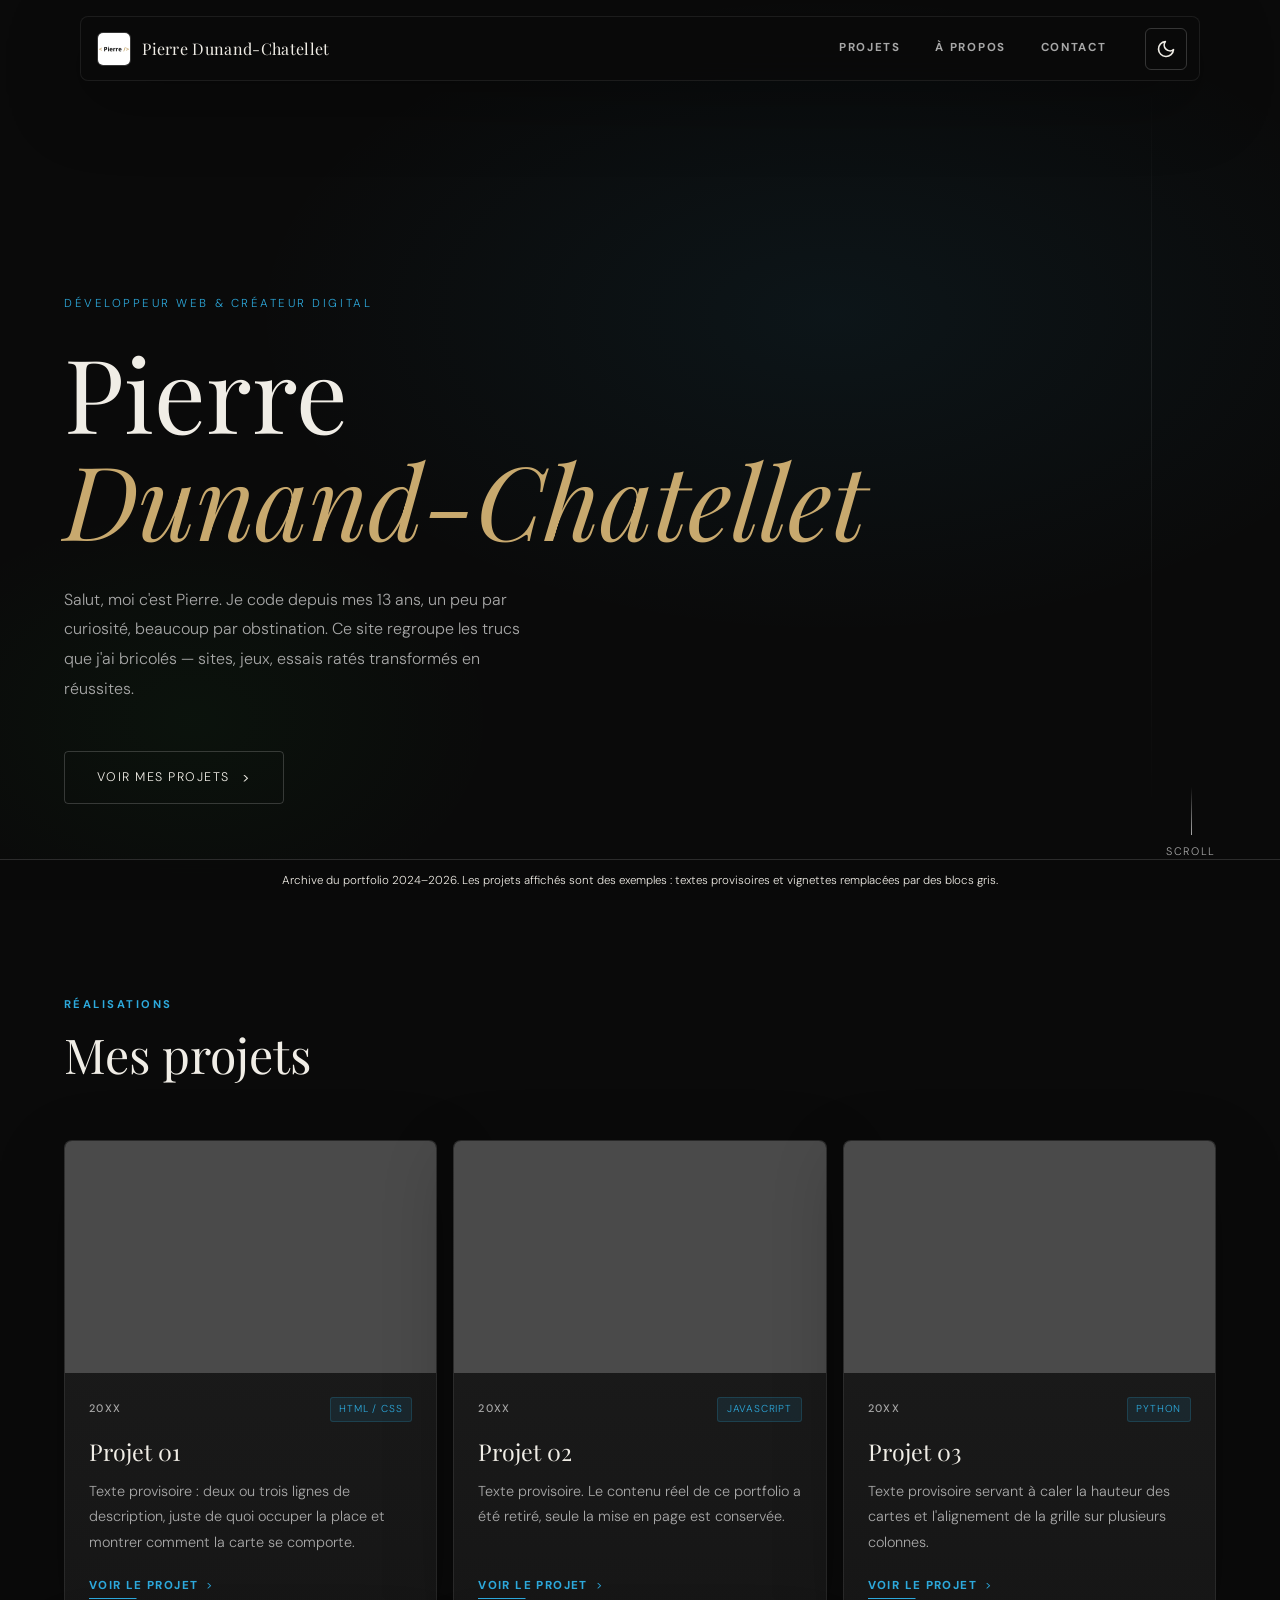
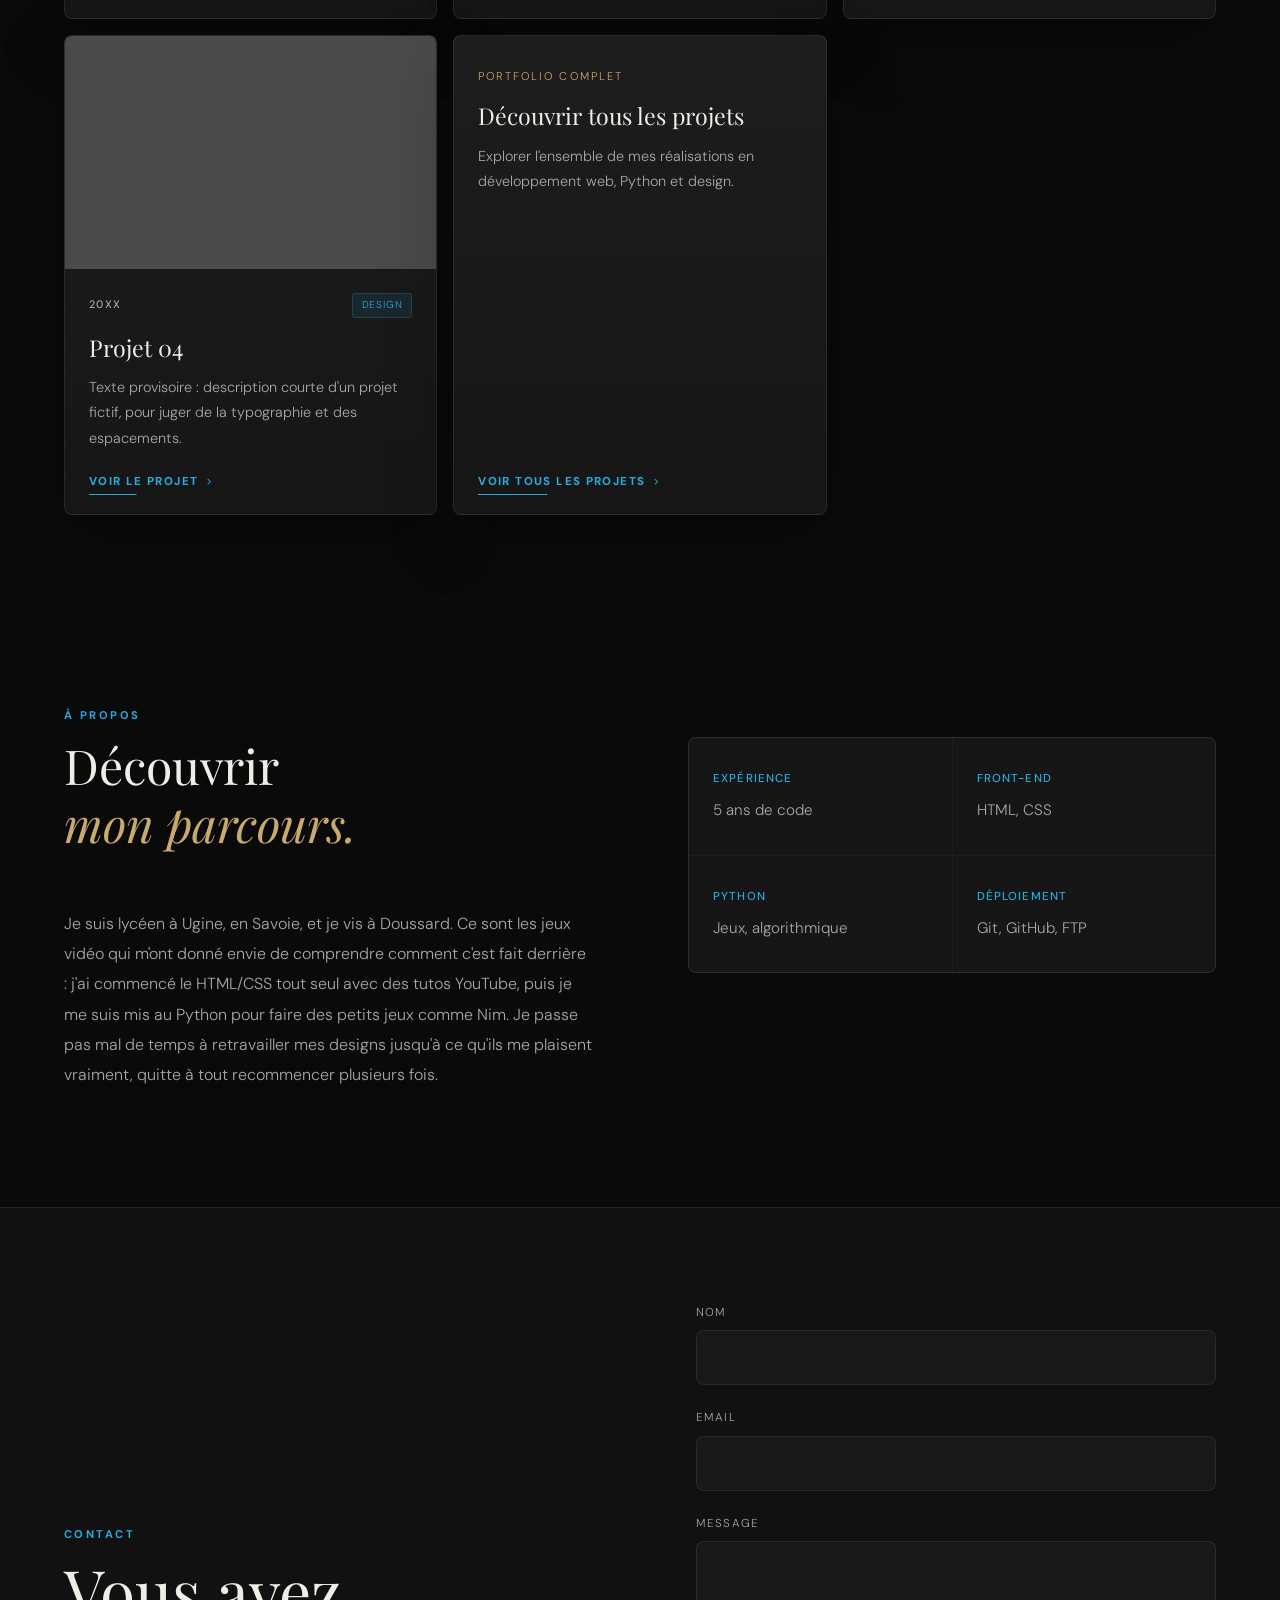
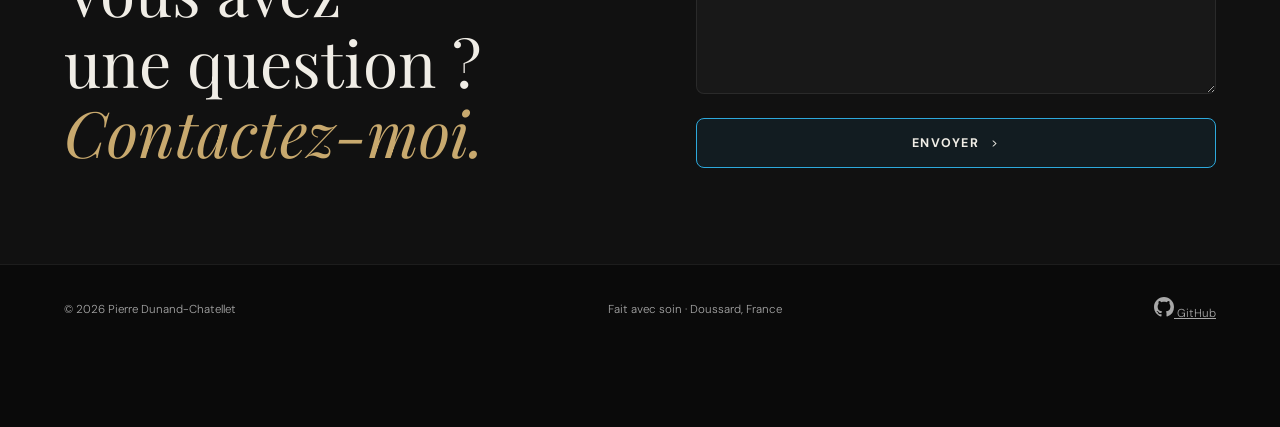
==== index.html @ 53f55a36 "Archive du portfolio v1 Premiere version du portfolio, en ligne de 2024 a septembre 2026, conservee " ====
<!doctype html>
<!--
  Portfolio v1 — page d'accueil

  Archive de la première version du portfolio (2024-2026), conservée pour la
  maquette. Les projets affichés sont des exemples : titres et textes
  provisoires, vignettes remplacées par des blocs gris. Seule la mise en page
  est d'origine.

  Trois fichiers, aucune dépendance ni outil de build :
    index.html / projets.html  — le contenu
    styles.css                 — la mise en forme
    script.js                  — menu, thème, compteur, transitions
-->
<html lang="fr">

<head>
  <meta charset="UTF-8">
  <meta name="viewport" content="width=device-width, initial-scale=1.0">
  <meta name="view-transition" content="same-origin">
  <title>Accueil — archive du portfolio 2024-2026</title>
  <meta name="description"
    content="Portfolio de Pierre Dunand-Chatellet, développeur web autodidacte passionné depuis l'âge de 13 ans. Projets en HTML, CSS, Python, design et création visuelle.">
  <meta name="keywords"
    content="développeur web, portfolio, HTML, CSS, Python, Pierre, Dunand-Chatellet, Dunand, Pierre Dunand, Pierre Dunand-Chatellet">
  <meta name="author" content="Pierre Dunand-Chatellet">
  <meta name="robots" content="noindex, nofollow">
  <meta name="theme-color" content="#0a0a0a" media="(prefers-color-scheme: dark)">
  <meta name="theme-color" content="#f8f7f4" media="(prefers-color-scheme: light)">
  <link rel="icon" type="image/png" href="image/Logo.webp">
  <link rel="preconnect" href="https://fonts.googleapis.com">
  <link rel="preconnect" href="https://fonts.gstatic.com" crossorigin>
  <link
    href="https://fonts.googleapis.com/css2?family=Playfair+Display:ital,wght@0,400;0,700;1,400&family=DM+Sans:wght@300;400;500;700;800&display=swap"
    rel="stylesheet">
  <link rel="stylesheet" href="styles.css">
</head>

<body>
  <header class="site-header">
    <a class="brand" href="#home" aria-label="Accueil Pierre Dunand-Chatellet">
      <img src="image/Logo.webp" alt="" class="brand-mark">
      <span>Pierre Dunand-Chatellet</span>
    </a>
    <button class="menu-toggle" type="button" aria-label="Ouvrir le menu" aria-expanded="false" data-menu-toggle>
      <span></span>
      <span></span>
    </button>
    <nav class="site-nav" data-nav>
      <a href="#projects">Projets</a>
      <a href="#about">À propos</a>
      <a href="#contact">Contact</a>
    </nav>
    <button class="theme-toggle" type="button" aria-label="Basculer le thème" data-theme-toggle>
      <svg class="sun-icon" width="20" height="20" viewBox="0 0 24 24" fill="none" stroke="currentColor"
        stroke-width="2" stroke-linecap="round" stroke-linejoin="round">
        <circle cx="12" cy="12" r="5"></circle>
        <line x1="12" y1="1" x2="12" y2="3"></line>
        <line x1="12" y1="21" x2="12" y2="23"></line>
        <line x1="4.22" y1="4.22" x2="5.64" y2="5.64"></line>
        <line x1="18.36" y1="18.36" x2="19.78" y2="19.78"></line>
        <line x1="1" y1="12" x2="3" y2="12"></line>
        <line x1="21" y1="12" x2="23" y2="12"></line>
        <line x1="4.22" y1="19.78" x2="5.64" y2="18.36"></line>
        <line x1="18.36" y1="5.64" x2="19.78" y2="4.22"></line>
      </svg>
      <svg class="moon-icon" width="20" height="20" viewBox="0 0 24 24" fill="none" stroke="currentColor"
        stroke-width="2" stroke-linecap="round" stroke-linejoin="round">
        <path d="M21 12.79A9 9 0 1 1 11.21 3 7 7 0 0 0 21 12.79z"></path>
      </svg>
    </button>
  </header>

  <main>
    <section class="hero" id="home">
      <p class="hero-eyebrow">Développeur web &amp; Créateur digital</p>
      <h1 class="hero-title">
        Pierre<br>
        <em>Dunand-Chatellet</em>
      </h1>
      <p class="hero-desc">
        Salut, moi c'est Pierre. Je code depuis mes 13 ans, un peu par curiosité, beaucoup par obstination. Ce site
        regroupe les trucs que j'ai bricolés — sites, jeux, essais ratés transformés en réussites.
      </p>
      <a class="hero-cta" href="#projects">
        Voir mes projets <span class="arrow-icon"></span>
      </a>
      <div class="scroll-ind" aria-hidden="true">
        <div class="scroll-line"></div>
        <span>Scroll</span>
      </div>
    </section>

    <section id="projects">
      <p class="s-label">Réalisations</p>
      <h2 class="s-title">Mes projets</h2>
      <div class="proj-grid">

        <article class="proj-card">
          <div class="proj-thumb is-placeholder" aria-hidden="true"></div>
          <div class="proj-meta">
            <span class="proj-year">20XX</span>
            <div class="tags">
              <span class="tag">HTML / CSS</span>
            </div>
          </div>
          <h3 class="proj-name">Projet 01</h3>
          <p class="proj-desc">Texte provisoire : deux ou trois lignes de description, juste de quoi occuper la place et montrer comment la carte se comporte.</p>
          <span class="proj-link">Voir le projet <span class="arrow-sm"></span></span>
        </article>

        <article class="proj-card">
          <div class="proj-thumb is-placeholder" aria-hidden="true"></div>
          <div class="proj-meta">
            <span class="proj-year">20XX</span>
            <div class="tags">
              <span class="tag">JavaScript</span>
            </div>
          </div>
          <h3 class="proj-name">Projet 02</h3>
          <p class="proj-desc">Texte provisoire. Le contenu réel de ce portfolio a été retiré, seule la mise en page est conservée.</p>
          <span class="proj-link">Voir le projet <span class="arrow-sm"></span></span>
        </article>

        <article class="proj-card">
          <div class="proj-thumb is-placeholder" aria-hidden="true"></div>
          <div class="proj-meta">
            <span class="proj-year">20XX</span>
            <div class="tags">
              <span class="tag">Python</span>
            </div>
          </div>
          <h3 class="proj-name">Projet 03</h3>
          <p class="proj-desc">Texte provisoire servant à caler la hauteur des cartes et l'alignement de la grille sur plusieurs colonnes.</p>
          <span class="proj-link">Voir le projet <span class="arrow-sm"></span></span>
        </article>

        <article class="proj-card">
          <div class="proj-thumb is-placeholder" aria-hidden="true"></div>
          <div class="proj-meta">
            <span class="proj-year">20XX</span>
            <div class="tags">
              <span class="tag">Design</span>
            </div>
          </div>
          <h3 class="proj-name">Projet 04</h3>
          <p class="proj-desc">Texte provisoire : description courte d'un projet fictif, pour juger de la typographie et des espacements.</p>
          <span class="proj-link">Voir le projet <span class="arrow-sm"></span></span>
        </article>

        <article class="proj-more-card">
          <span class="proj-more-label">Portfolio complet</span>
          <h3 class="proj-name">Découvrir tous les projets</h3>
          <p class="proj-desc">Explorer l'ensemble de mes réalisations en développement web, Python et design.</p>
          <a href="projets.html" class="proj-link">
            Voir tous les projets <span class="arrow-sm"></span>
          </a>
        </article>
      </div>
    </section>

    <section id="about">
      <p class="s-label">À propos</p>
      <div class="about-inner">
        <div class="about-text">
          <h2 class="s-title">
            Découvrir<br>
            <em>mon parcours.</em>
          </h2>
          <p>
            Je suis lycéen à Ugine, en Savoie, et je vis à Doussard. Ce sont les jeux vidéo qui m'ont donné envie de
            comprendre comment c'est fait derrière : j'ai commencé le HTML/CSS tout seul avec des tutos YouTube, puis
            je me suis mis au Python pour faire des petits jeux comme Nim. Je passe pas mal de temps à retravailler mes
            designs jusqu'à ce qu'ils me plaisent vraiment, quitte à tout recommencer plusieurs fois.
          </p>
        </div>

        <div class="stats">
          <div class="stat">
            <div class="stat-cat">Expérience</div>
            <!-- le texte ci-dessous est recalculé par script.js ; il sert de repli si le JS ne tourne pas -->
            <div class="stat-list" data-code-since="2021-10-26">4 ans de code</div>
          </div>
          <div class="stat">
            <div class="stat-cat">Front-end</div>
            <div class="stat-list">HTML, CSS</div>
          </div>
          <div class="stat">
            <div class="stat-cat">Python</div>
            <div class="stat-list">Jeux, algorithmique</div>
          </div>
          <div class="stat">
            <div class="stat-cat">Déploiement</div>
            <div class="stat-list">Git, GitHub, FTP</div>
          </div>
        </div>
      </div>
    </section>

    <section class="contact-sec" id="contact">
      <div class="contact-inner">
        <div>
          <p class="s-label">Contact</p>
          <h2 class="contact-big">
            Vous avez <br>une question ? <br><em>Contactez-moi.</em>
          </h2>
        </div>
        <div class="contact-right">
          <form class="contact-form" action="#">
            <div class="form-group">
              <label for="name">Nom</label>
              <input type="text" id="name" name="name" required>
            </div>
            <div class="form-group">
              <label for="email">Email</label>
              <input type="email" id="email" name="email" required>
            </div>
            <div class="form-group">
              <label for="message">Message</label>
              <textarea id="message" name="message" rows="5" required></textarea>
            </div>
            <button type="button" class="submit-btn" disabled>
              Envoyer <span class="arrow-sm"></span>
            </button>
          </form>
        </div>
      </div>
    </section>
  </main>

  <footer>
    <span>© 2026 Pierre Dunand-Chatellet</span>
    <span>Fait avec soin · Doussard, France</span>
    <a href="https://github.com/Pierre-Dunand-Chatellet" target="_blank" rel="noopener noreferrer"
      aria-label="GitHub de Pierre Dunand-Chatellet">
      <svg width="20" height="20" viewBox="0 0 16 16" fill="currentColor" aria-hidden="true">
        <path
          d="M8 0C3.58 0 0 3.58 0 8c0 3.54 2.29 6.53 5.47 7.59.4.07.55-.17.55-.38 0-.19-.01-.82-.01-1.49-2.01.37-2.53-.49-2.69-.94-.09-.23-.48-.94-.82-1.13-.28-.15-.68-.52-.01-.53.63-.01 1.08.58 1.23.82.72 1.21 1.87.87 2.33.66.07-.52.28-.87.51-1.07-1.78-.2-3.64-.89-3.64-3.95 0-.87.31-1.59.82-2.15-.08-.2-.36-1.02.08-2.12 0 0 .67-.21 2.2.82.64-.18 1.32-.27 2-.27.68 0 1.36.09 2 .27 1.53-1.04 2.2-.82 2.2-.82.44 1.1.16 1.92.08 2.12.51.56.82 1.27.82 2.15 0 3.07-1.87 3.75-3.65 3.95.29.25.54.73.54 1.48 0 1.07-.01 1.93-.01 2.2 0 .21.15.46.55.38A8.013 8.013 0 0016 8c0-4.42-3.58-8-8-8z" />
      </svg>
      GitHub
    </a>
  </footer>

  <script src="script.js"></script>
  <p class="archive-note">
    Archive du portfolio 2024–2026. Les projets affichés sont des exemples :
    textes provisoires et vignettes remplacées par des blocs gris.
  </p>
</body>

</html>
---- styles.css ----
/* ============================================================================
   Portfolio v1 — feuille de style
   ----------------------------------------------------------------------------
   Organisation du fichier, dans l'ordre :
     1. Variables de couleur   — thème sombre par défaut, clair en surcharge
     2. Base                   — remise à zéro, typographie, sections
     3. Header                 — logo, navigation, bouton de thème
     4. Hero                   — grand titre en pleine hauteur d'écran
     5. Cartes de projets      — la grille et ses cartes
     6. Section à propos
     7. Formulaire de contact
     8. Responsive mobile      — le gros du travail est ici
     9. Transitions entre pages
    10. Archive                — blocs gris et bandeau, propres à cette copie

   Deux thèmes : le sombre est l'état de base, le clair vient le surcharger
   via :root[data-theme="light"]. Toutes les couleurs passent par des
   variables, donc un thème ne redéfinit que les variables, jamais les règles.

   Polices : Playfair Display pour les titres, DM Sans pour le texte.
   ============================================================================ */

*,
*::before,
*::after {
  box-sizing: border-box;
  margin: 0;
  padding: 0;
}

/* variables de couleur — thème sombre par défaut, le clair est plus bas
   dans le bloc [data-theme="light"] */
:root {
  --bg: #0a0a0a;
  --surface: #111111;
  --card: #161616;
  --card-h: #1d1d1d;
  --border: rgba(255, 255, 255, 0.08);
  --border-h: rgba(255, 255, 255, 0.18);
  --text: #f0ede6;
  --muted: #a8a8a8;
  --accent: #2da9dc;
  --accent2: #25e445;
  --gold: #c8a96e;
  --purple: #a78bfa;
  --font-d: "Playfair Display", Georgia, serif;
  --font-b: "DM Sans", system-ui, sans-serif;
  --radius: 8px;
}

:root[data-theme="light"] {
  --bg: #fbfbfa;
  --surface: #ffffff;
  --card: #ffffff;
  --card-h: #f7f7f9;
  --border: #e3e3e8;
  --border-h: #c9c9d3;
  --text: #14141a;
  --muted: #52525b;
  --accent: #4f46e5;
  --accent2: #16a34a;
  --gold: #b45309;
  --purple: #7c3aed;
}

html {
  scroll-behavior: smooth;
  /* décale les ancres pour qu'elles ne passent pas sous le header fixe */
  scroll-padding-top: 7rem;
}

body {
  background: var(--bg);
  color: var(--text);
  font-family: var(--font-b);
  font-weight: 300;
  line-height: 1.6;
  transition: background-color 0.3s ease, color 0.3s ease;
}

* {
  transition: background-color 0.3s ease, color 0.3s ease, border-color 0.3s ease;
}

img {
  display: block;
  max-width: 100%;
}

a {
  color: inherit;
}

section {
  padding: 6rem 4rem;
}

.s-label {
  margin-bottom: 0.75rem;
  color: var(--accent);
  font-size: 0.7rem;
  font-weight: 700;
  letter-spacing: 0.22em;
  text-transform: uppercase;
}

.s-title {
  margin-bottom: 3.5rem;
  font-family: var(--font-d);
  font-size: clamp(2rem, 4vw, 3rem);
  font-weight: 400;
  line-height: 1.2;
}

.s-title em,
.contact-big em {
  color: var(--gold);
  font-style: italic;
}

/* ===== header : logo, nav, bouton thème ===== */
.site-header {
  position: fixed;
  z-index: 100;
  top: 16px;
  left: 50%;
  width: min(1120px, calc(100% - 32px));
  transform: translateX(-50%);
  display: grid;
  grid-template-columns: 1fr auto auto;
  align-items: center;
  gap: 1.5rem;
  padding: 0.65rem 0.75rem 0.65rem 1rem;
  background: rgba(10, 10, 10, 0.84);
  border: 1px solid var(--border);
  border-radius: var(--radius);
  box-shadow: 0 18px 70px rgba(0, 0, 0, 0.34);
  backdrop-filter: blur(18px);
}

:root[data-theme="light"] .site-header {
  background: rgba(255, 255, 255, 0.85);
  box-shadow: 0 2px 12px rgba(0, 0, 0, 0.06), 0 8px 24px rgba(0, 0, 0, 0.04);
}

.brand {
  display: inline-flex;
  align-items: center;
  gap: 0.7rem;
  min-width: 0;
  color: var(--text);
  font-family: var(--font-d);
  font-size: 1rem;
  letter-spacing: 0.02em;
  text-decoration: none;
  justify-self: start;
}

.brand-mark {
  width: 34px;
  height: 34px;
  border: 1px solid var(--border-h);
  border-radius: 6px;
  object-fit: cover;
}

.site-nav {
  display: flex;
  align-items: center;
  gap: 0.35rem;
  justify-self: center;
}

.site-nav a {
  min-height: 40px;
  padding: 0.75rem 0.9rem;
  border-radius: 6px;
  color: var(--muted);
  font-size: 0.72rem;
  font-weight: 700;
  letter-spacing: 0.15em;
  text-decoration: none;
  text-transform: uppercase;
  transition: color 0.22s ease, background 0.22s ease, transform 0.22s ease;
}

.site-nav a:hover,
.site-nav a:focus-visible {
  color: var(--text);
  background: rgba(255, 255, 255, 0.07);
  outline: none;
  transform: translateY(-1px);
}

:root[data-theme="light"] .site-nav a:hover,
:root[data-theme="light"] .site-nav a:focus-visible {
  color: var(--text);
  background: rgba(79, 70, 229, 0.09);
}

.menu-toggle {
  display: none;
  width: 42px;
  height: 42px;
  align-items: center;
  justify-content: center;
  flex-direction: column;
  gap: 6px;
  color: var(--text);
  background: transparent;
  border: 1px solid var(--border-h);
  border-radius: 6px;
}

.menu-toggle span {
  width: 18px;
  height: 2px;
  background: currentColor;
}

/* ===== hero : grand titre en pleine hauteur d'écran ===== */
.hero {
  position: relative;
  min-height: 100vh;
  display: flex;
  flex-direction: column;
  justify-content: flex-end;
  padding: 0 4rem 6rem;
  overflow: hidden;
}

.hero::before {
  content: "";
  position: absolute;
  inset: 0;
  background:
    radial-gradient(ellipse 70% 55% at 65% 35%, rgba(45, 169, 220, 0.07), transparent 65%),
    radial-gradient(ellipse 40% 40% at 15% 80%, rgba(37, 228, 69, 0.04), transparent 60%);
  pointer-events: none;
}

:root[data-theme="light"] .hero::before {
  background:
    radial-gradient(ellipse 70% 55% at 65% 35%, rgba(79, 70, 229, 0.06), transparent 65%),
    radial-gradient(ellipse 40% 40% at 15% 80%, rgba(22, 163, 74, 0.04), transparent 60%);
}

.hero::after {
  content: "";
  position: absolute;
  top: 0;
  right: 8rem;
  width: 1px;
  height: 100%;
  background: linear-gradient(to bottom, transparent 10%, var(--border) 40%, transparent 90%);
}

.hero-eyebrow,
.hero-title,
.hero-desc,
.hero-cta {
  position: relative;
  z-index: 1;
}

.hero-eyebrow {
  margin-bottom: 1.5rem;
  color: var(--accent);
  font-size: 0.72rem;
  letter-spacing: 0.22em;
  text-transform: uppercase;
  animation: fade-up 0.8s ease both;
}

.hero-title {
  margin-bottom: 2rem;
  font-family: var(--font-d);
  font-size: clamp(3.5rem, 8vw, 7rem);
  font-weight: 400;
  line-height: 1.05;
  animation: fade-up 0.8s 0.1s ease both;
}

.hero-title em {
  color: var(--gold);
  font-style: italic;
}

.hero-desc {
  max-width: 460px;
  margin-bottom: 3rem;
  color: var(--muted);
  font-size: 1rem;
  line-height: 1.85;
  animation: fade-up 0.8s 0.2s ease both;
}

.hero-cta {
  display: inline-flex;
  align-items: center;
  gap: 0.75rem;
  width: fit-content;
  padding: 0.9rem 2rem;
  color: var(--text);
  border: 1px solid var(--border-h);
  border-radius: 4px;
  font-size: 0.78rem;
  letter-spacing: 0.12em;
  text-decoration: none;
  text-transform: uppercase;
  transition: border-color 0.25s ease, background 0.25s ease, transform 0.25s ease;
  animation: fade-up 0.8s 0.3s ease both;
}

.hero-cta:hover,
.hero-cta:focus-visible {
  background: rgba(255, 255, 255, 0.04);
  border-color: var(--accent);
  outline: none;
  transform: translateY(-2px);
}

:root[data-theme="light"] .hero-cta:hover,
:root[data-theme="light"] .hero-cta:focus-visible {
  background: rgba(79, 70, 229, 0.07);
  border-color: var(--accent);
}

.arrow-icon,
.arrow-sm {
  display: inline-block;
  transition: transform 0.25s ease;
}

.arrow-icon::after,
.arrow-sm::after {
  content: ">";
  display: inline-block;
  font-weight: 400;
}

.arrow-icon {
  font-size: 1.1em;
}

.arrow-sm {
  font-size: 1em;
}

.hero-cta:hover .arrow-icon,
.proj-link:hover .arrow-sm,
.submit-btn:hover .arrow-sm {
  transform: translateX(3px);
}

.scroll-ind {
  position: absolute;
  right: 4rem;
  bottom: 2.5rem;
  display: flex;
  flex-direction: column;
  align-items: center;
  gap: 0.5rem;
  color: var(--muted);
  font-size: 0.68rem;
  letter-spacing: 0.15em;
  text-transform: uppercase;
}

.scroll-line {
  width: 1px;
  height: 48px;
  background: linear-gradient(to bottom, transparent, var(--muted));
  animation: scroll-pulse 2s ease-in-out infinite;
}

/* ===== cartes de projets ===== */
.proj-grid {
  display: grid;
  grid-template-columns: repeat(auto-fill, minmax(320px, 1fr));
  gap: 1rem;
}

.proj-card,
.proj-more-card {
  position: relative;
  display: flex;
  flex-direction: column;
  min-height: 100%;
  overflow: hidden;
  padding: 0;
  color: var(--text);
  background: linear-gradient(180deg, #1d1d1d, var(--card));
  border: 1px solid var(--border);
  border-radius: var(--radius);
  box-shadow: 0 20px 70px rgba(0, 0, 0, 0.24);
  transition: border-color 0.28s ease, background 0.28s ease, transform 0.28s ease, box-shadow 0.28s ease;
}

.proj-card::before,
.proj-more-card::before {
  content: "";
  position: absolute;
  inset: 0 auto 0 0;
  z-index: 2;
  width: 3px;
  background: linear-gradient(to bottom, var(--accent), var(--gold));
  transform: scaleY(0);
  transform-origin: bottom;
  transition: transform 0.32s ease;
}

.proj-card:hover,
.proj-more-card:hover {
  border-color: var(--border-h);
  background: linear-gradient(180deg, #222222, #181818);
  box-shadow: 0 28px 90px rgba(0, 0, 0, 0.38);
  transform: translateY(-4px);
}

:root[data-theme="light"] .proj-card,
:root[data-theme="light"] .proj-more-card {
  background: #ffffff;
  box-shadow: 0 2px 8px rgba(0, 0, 0, 0.04), 0 4px 16px rgba(0, 0, 0, 0.06);
}

:root[data-theme="light"] .proj-card:hover,
:root[data-theme="light"] .proj-more-card:hover {
  background: #fafaf9;
  box-shadow: 0 8px 24px rgba(0, 0, 0, 0.08), 0 4px 12px rgba(0, 0, 0, 0.06);
}

.proj-card:hover::before,
.proj-more-card:hover::before {
  transform: scaleY(1);
}

.proj-thumb {
  display: block;
  width: 100%;
  aspect-ratio: 16 / 10;
  overflow: hidden;
  background: black;
  border-bottom: 0px solid var(--border);
}

:root[data-theme="light"] .proj-thumb {
  background: #d1d5db;
}

:root[data-theme="light"] .proj-thumb.is-icon {
  background: #e5e5e5;
  border: 1px solid #d4d4d4;
}

.proj-thumb img {
  width: 100%;
  height: 100%;
  object-fit: cover;
  opacity: 1;
  transition: opacity 0.28s ease, transform 0.36s ease, filter 0.36s ease;
}

.proj-thumb.is-icon img {
  object-fit: contain;
  padding: 24px;
}

.proj-card:hover .proj-thumb img {
  opacity: 1;
  filter: saturate(1.08);
  transform: scale(1.04);
}

.proj-meta,
.proj-card .proj-name,
.proj-card .proj-desc,
.proj-card .proj-link,
.proj-card .proj-source-link,
.proj-more-card>* {
  margin-left: 1.5rem;
  margin-right: 1.5rem;
}

.proj-meta {
  display: flex;
  align-items: center;
  justify-content: space-between;
  gap: 0.75rem;
  margin-top: 1.5rem;
}

.proj-year {
  color: var(--muted);
  font-size: 0.68rem;
  font-weight: 500;
  letter-spacing: 0.12em;
}

:root[data-theme="light"] .proj-year {
  color: #52525b;
}

.tags {
  display: flex;
  flex-wrap: wrap;
  gap: 0.4rem;
}

.tag {
  padding: 0.22rem 0.55rem;
  color: var(--accent);
  background: rgba(45, 169, 220, 0.1);
  border: 1px solid rgba(45, 169, 220, 0.2);
  border-radius: 3px;
  font-size: 0.63rem;
  letter-spacing: 0.08em;
  text-transform: uppercase;
}

.tag.green {
  color: var(--accent2);
  background: rgba(37, 228, 69, 0.08);
  border-color: rgba(37, 228, 69, 0.2);
}

.tag.purple {
  color: var(--purple);
  background: rgba(139, 92, 246, 0.14);
  border-color: rgba(139, 92, 246, 0.28);
}

.tag.gold {
  color: var(--gold);
  background: rgba(200, 169, 110, 0.1);
  border-color: rgba(200, 169, 110, 0.2);
}

:root[data-theme="light"] .tag {
  background: rgba(79, 70, 229, 0.08);
  border-color: rgba(79, 70, 229, 0.22);
}

:root[data-theme="light"] .tag.green {
  background: rgba(22, 163, 74, 0.1);
  border-color: rgba(22, 163, 74, 0.24);
}

:root[data-theme="light"] .tag.purple {
  background: rgba(124, 58, 237, 0.1);
  border-color: rgba(124, 58, 237, 0.24);
}

:root[data-theme="light"] .tag.gold {
  background: rgba(180, 83, 9, 0.1);
  border-color: rgba(180, 83, 9, 0.24);
}

.proj-name {
  margin-top: 1rem;
  font-family: var(--font-d);
  font-size: 1.45rem;
  font-weight: 400;
  line-height: 1.2;
}

.proj-desc {
  margin-top: 0.85rem;
  color: var(--muted);
  font-size: 0.9rem;
  line-height: 1.75;
}

:root[data-theme="light"] .proj-desc {
  color: #3f3f46;
}

.proj-link {
  position: relative;
  display: inline-flex;
  align-items: center;
  flex-wrap: wrap;
  gap: 0.5rem;
  max-width: calc(100% - 3rem);
  width: max-content;
  margin-top: auto;
  margin-bottom: 1.5rem;
  padding-top: 1.4rem;
  color: var(--accent);
  font-size: 0.72rem;
  font-weight: 800;
  letter-spacing: 0.12em;
  line-height: 1.5;
  text-decoration: none;
  text-transform: uppercase;
}

.proj-link::after {
  content: "";
  position: absolute;
  left: 0;
  bottom: -5px;
  width: 100%;
  height: 1px;
  background: currentColor;
  transform: scaleX(0.38);
  transform-origin: left;
  transition: transform 0.25s ease;
}

.proj-card:hover .proj-link::after,
.proj-more-card:hover .proj-link::after {
  transform: scaleX(1);
}

.proj-link:has(+ .proj-source-link) {
  margin-bottom: 0.5rem;
}

.proj-source-link {
  display: inline-flex;
  align-items: center;
  gap: 0.4rem;
  margin-bottom: 1.5rem;
  color: var(--muted);
  font-size: 0.68rem;
  font-weight: 700;
  letter-spacing: 0.1em;
  text-decoration: none;
  text-transform: uppercase;
  transition: color 0.2s ease;
}

.proj-source-link:hover,
.proj-source-link:focus-visible {
  color: var(--accent);
}

.proj-more-card {
  justify-content: flex-start;
  padding: 2rem 0 0;
}

.proj-more-label {
  color: var(--gold);
  font-size: 0.7rem;
  letter-spacing: 0.18em;
  text-transform: uppercase;
}

/* ===== section à propos ===== */
.about-inner {
  display: grid;
  grid-template-columns: 1fr 1fr;
  gap: 6rem;
  align-items: center;
}

.about-text p {
  margin-bottom: 1.25rem;
  color: var(--muted);
  font-size: 1rem;
  line-height: 1.9;
}

.stats {
  display: grid;
  grid-template-columns: 1fr 1fr;
  gap: 1px;
  align-self: start;
  overflow: hidden;
  background: var(--border);
  border: 1px solid var(--border);
  border-radius: var(--radius);
}

.stat {
  padding: 2rem 1.5rem;
  background: var(--card);
}

.stat-cat {
  margin-bottom: 0.6rem;
  color: var(--accent);
  font-size: 0.72rem;
  font-weight: 500;
  letter-spacing: 0.1em;
  text-transform: uppercase;
}

.stat-list {
  color: var(--muted);
  font-size: 0.95rem;
  line-height: 1.6;
}

:root[data-theme="light"] .stat-list {
  color: #52525b;
}

/* ===== formulaire de contact ===== */
.contact-sec {
  background: var(--surface);
  border-top: 1px solid var(--border);
}

.contact-inner {
  display: flex;
  justify-content: space-between;
  align-items: flex-end;
  gap: 3rem;
}

.contact-big {
  font-family: var(--font-d);
  font-size: clamp(2.5rem, 5vw, 4.5rem);
  font-weight: 400;
  line-height: 1.1;
}

.contact-right {
  width: 100%;
  max-width: 520px;
}

.contact-form {
  display: flex;
  flex-direction: column;
  gap: 1.5rem;
}

.form-group {
  display: flex;
  flex-direction: column;
  gap: 0.5rem;
}

.form-group label {
  color: var(--muted);
  font-size: 0.72rem;
  letter-spacing: 0.1em;
  text-transform: uppercase;
}

.form-group input,
.form-group textarea {
  width: 100%;
  padding: 0.9rem 1.2rem;
  color: var(--text);
  background: rgba(255, 255, 255, 0.03);
  border: 1px solid var(--border);
  border-radius: var(--radius);
  font-family: var(--font-b);
  font-size: 0.95rem;
  line-height: 1.6;
  transition: border-color 0.25s ease, background 0.25s ease, box-shadow 0.25s ease;
}

:root[data-theme="light"] .form-group input,
:root[data-theme="light"] .form-group textarea {
  background: #ffffff;
  border: 1px solid var(--border);
}

:root[data-theme="light"] .form-group input:focus,
:root[data-theme="light"] .form-group textarea:focus {
  background: #ffffff;
  border-color: var(--accent);
  box-shadow: 0 0 0 3px rgba(79, 70, 229, 0.12);
}

.form-group input:focus,
.form-group textarea:focus {
  background: rgba(255, 255, 255, 0.05);
  border-color: var(--accent);
  box-shadow: 0 0 0 3px rgba(45, 169, 220, 0.1);
  outline: none;
}

.form-group textarea {
  resize: vertical;
  min-height: 120px;
}

.submit-btn {
  display: inline-flex;
  align-items: center;
  justify-content: center;
  gap: 0.75rem;
  width: 100%;
  padding: 1rem 2rem;
  color: var(--text);
  background: rgba(45, 169, 220, 0.08);
  border: 1px solid var(--accent);
  border-radius: var(--radius);
  cursor: pointer;
  font-family: var(--font-b);
  font-size: 0.78rem;
  font-weight: 700;
  letter-spacing: 0.12em;
  text-transform: uppercase;
  transition: background 0.25s ease, border-color 0.25s ease, transform 0.25s ease, box-shadow 0.25s ease;
}

.submit-btn:hover,
.submit-btn:focus-visible {
  background: rgba(45, 169, 220, 0.15);
  border-color: var(--accent);
  box-shadow: 0 4px 20px rgba(45, 169, 220, 0.2);
  outline: none;
  transform: translateY(-2px);
}

:root[data-theme="light"] .submit-btn {
  background: rgba(79, 70, 229, 0.08);
  border-color: var(--accent);
}

:root[data-theme="light"] .submit-btn:hover,
:root[data-theme="light"] .submit-btn:focus-visible {
  background: rgba(79, 70, 229, 0.15);
  box-shadow: 0 4px 20px rgba(79, 70, 229, 0.15);
}

.submit-btn:active {
  transform: translateY(0);
}

footer {
  display: flex;
  justify-content: space-between;
  align-items: center;
  gap: 1rem;
  padding: 2rem 4rem;
  color: var(--muted);
  border-top: 1px solid var(--border);
  font-size: 0.72rem;
}

:root[data-theme="light"] footer {
  color: #52525b;
}

.projects-page {
  padding-top: 10rem;
}

.projects-container {
  padding: 0 4rem;
}

.project-category {
  margin-bottom: 5rem;
}

.category-title {
  margin-bottom: 2rem;
  padding-bottom: 1rem;
  color: var(--gold);
  border-bottom: 1px solid var(--border);
  font-family: var(--font-d);
  font-size: 1.8rem;
  font-weight: 400;
}

.category-note {
  max-width: 60ch;
  margin: -0.75rem 0 2.5rem;
  color: var(--muted);
  font-size: 0.95rem;
  line-height: 1.8;
}

.back-link {
  display: inline-flex;
  align-items: center;
  gap: 0.75rem;
  margin-bottom: 4rem;
  color: var(--accent);
  font-size: 0.75rem;
  letter-spacing: 0.1em;
  text-decoration: none;
  text-transform: uppercase;
}

@keyframes scroll-pulse {

  0%,
  100% {
    opacity: 0.3;
  }

  50% {
    opacity: 1;
  }
}

@keyframes fade-up {
  from {
    opacity: 0;
    transform: translateY(20px);
  }

  to {
    opacity: 1;
    transform: translateY(0);
  }
}

@media (prefers-reduced-motion: no-preference) {

  .proj-card,
  .proj-more-card,
  .about-inner,
  .contact-inner {
    animation: fade-up 0.7s ease both;
  }
}

@media (max-width: 900px) {
  .about-inner {
    grid-template-columns: 1fr;
    gap: 3rem;
  }
}

/* ===== responsive mobile — le gros du travail est ici ===== */
@media (max-width: 768px) {
  .site-header {
    top: 10px;
    width: calc(100% - 20px);
    /* la marque prend la colonne elastique et reste a gauche ; le bouton
       theme et le menu se rangent a droite, comme sur le bureau */
    grid-template-columns: 1fr auto auto;
    /* l'ecart de 1.5rem du bureau mangeait la place du nom */
    gap: 0.5rem;
    padding-right: 0.5rem;
    padding-left: 0.75rem;
  }

  /* le nom doit tenir en entier : on reduit la typo et le logo plutot que
     de couper avec des points de suspension */
  .brand {
    font-size: 0.8rem;
    gap: 0.45rem;
  }

  .brand-mark {
    width: 28px;
    height: 28px;
  }

  .brand span {
    white-space: nowrap;
  }

  .menu-toggle {
    display: inline-flex;
    flex: 0 0 auto;
    order: 2;
  }

  .site-nav {
    position: absolute;
    top: calc(100% + 8px);
    /* le menu s'aligne sous le bouton burger, a droite. Sans justify-self,
       le « center » de la version bureau s'appliquait encore et le panneau
       flottait au milieu de la barre. */
    right: 0;
    left: auto;
    justify-self: end;
    min-width: 190px;
    display: none;
    flex-direction: column;
    align-items: stretch;
    padding: 0.5rem;
    background: rgba(10, 10, 10, 0.97);
    border: 1px solid var(--border);
    border-radius: var(--radius);
    box-shadow: 0 18px 60px rgba(0, 0, 0, 0.34);
  }

  :root[data-theme="light"] .site-nav {
    background: rgba(255, 255, 255, 0.95);
    box-shadow: 0 4px 16px rgba(0, 0, 0, 0.08), 0 2px 8px rgba(0, 0, 0, 0.06);
  }

  .site-nav.is-open {
    display: flex;
  }

  .site-nav a {
    width: 100%;
  }

  .hero,
  section {
    padding-left: 1.5rem;
    padding-right: 1.5rem;
  }

  .hero {
    min-height: 100vh;
    padding-bottom: 4rem;
  }

  .scroll-ind {
    display: none;
  }

  .proj-grid {
    grid-template-columns: 1fr;
  }

  .contact-inner {
    flex-direction: column;
    align-items: flex-start;
  }

  .contact-right {
    width: 100%;
    max-width: 100%;
  }

  footer {
    flex-direction: column;
    text-align: center;
  }

  .projects-page {
    padding-top: 7rem;
  }

  html {
    scroll-padding-top: 5.5rem;
  }

  .projects-container {
    padding: 0 1.5rem;
  }

  /* .theme-toggle n'a plus d'ordre force : avec order:-1 il occupait la
     colonne 1fr et repoussait la marque et le menu tout a droite. */
}

@media (max-width: 480px) {
  .hero-title {
    font-size: 3rem;
  }
}

.theme-toggle {
  display: inline-flex;
  align-items: center;
  justify-content: center;
  width: 42px;
  height: 42px;
  color: var(--text);
  background: transparent;
  border: 1px solid var(--border-h);
  border-radius: 6px;
  cursor: pointer;
  transition: background 0.22s ease, border-color 0.22s ease, transform 0.22s ease;
  justify-self: end;
}

.theme-toggle:hover,
.theme-toggle:focus-visible {
  background: rgba(255, 255, 255, 0.07);
  border-color: var(--accent);
  outline: none;
  transform: translateY(-1px);
}

:root[data-theme="light"] .theme-toggle:hover,
:root[data-theme="light"] .theme-toggle:focus-visible {
  background: rgba(79, 70, 229, 0.08);
  border-color: var(--accent);
}

.theme-toggle svg {
  transition: opacity 0.3s ease, transform 0.3s ease;
}

.sun-icon {
  position: absolute;
  opacity: 0;
  transform: rotate(-90deg) scale(0.8);
}

:root[data-theme="light"] .sun-icon {
  opacity: 1;
  transform: rotate(0deg) scale(1);
}

.moon-icon {
  opacity: 1;
  transform: rotate(0deg) scale(1);
}

:root[data-theme="light"] .moon-icon {
  opacity: 0;
  transform: rotate(90deg) scale(0.8);
}

/* transitions custom entre les pages (voir script.js pour la partie JS) */
@supports (view-transition-name: none) {
  /* Animation par défaut du root */
  ::view-transition-old(root),
  ::view-transition-new(root) {
    animation-duration: 350ms;
    animation-timing-function: cubic-bezier(0.4, 0, 0.2, 1);
  }

  /* Fade out de l'ancienne page */
  ::view-transition-old(root) {
    animation-name: fade-out-slide;
  }

  /* Fade in + slide de la nouvelle page */
  ::view-transition-new(root) {
    animation-name: fade-in-slide;
  }
}

@keyframes fade-out-slide {
  from {
    opacity: 1;
    transform: translateX(0);
  }
  to {
    opacity: 0;
    transform: translateX(-20px);
  }
}

@keyframes fade-in-slide {
  from {
    opacity: 0;
    transform: translateX(20px);
  }
  to {
    opacity: 1;
    transform: translateX(0);
  }
}

/* Fallback pour navigateurs sans View Transitions API */
@supports not (view-transition-name: none) {
  body {
    transition: opacity 0.3s ease;
  }
}

/* tres petits telephones (iPhone SE et assimiles) : le nom complet ne tient
   plus a 0.8rem, le bouton menu venait mordre dessus */
@media (max-width: 360px) {
  .site-header {
    gap: 0.35rem;
  }

  .brand {
    font-size: 0.7rem;
    gap: 0.35rem;
  }

  .brand-mark {
    width: 24px;
    height: 24px;
  }
}


/* ============================================================
   Archive : contenus de demonstration
   Les vignettes n'ont plus d'image, ce sont des blocs gris qui
   reprennent exactement la boite de .proj-thumb (16/10).
   ============================================================ */

.proj-thumb.is-placeholder {
  background: #4a4a4a;
}

:root[data-theme="light"] .proj-thumb.is-placeholder {
  background: #d1d5db;
}

.archive-note {
  position: fixed;
  z-index: 200;
  right: 0;
  bottom: 0;
  left: 0;
  padding: 0.7rem 1.2rem;
  background: rgba(10, 10, 10, 0.92);
  color: #f0ede6;
  border-top: 1px solid rgba(255, 255, 255, 0.14);
  font-size: 0.72rem;
  line-height: 1.5;
  text-align: center;
  backdrop-filter: blur(10px);
}

:root[data-theme="light"] .archive-note {
  background: rgba(255, 255, 255, 0.94);
  color: #14141a;
  border-top-color: #e3e3e8;
}

/* la barre d'archive ne doit pas masquer la fin de page */
body {
  padding-bottom: 4.5rem;
}
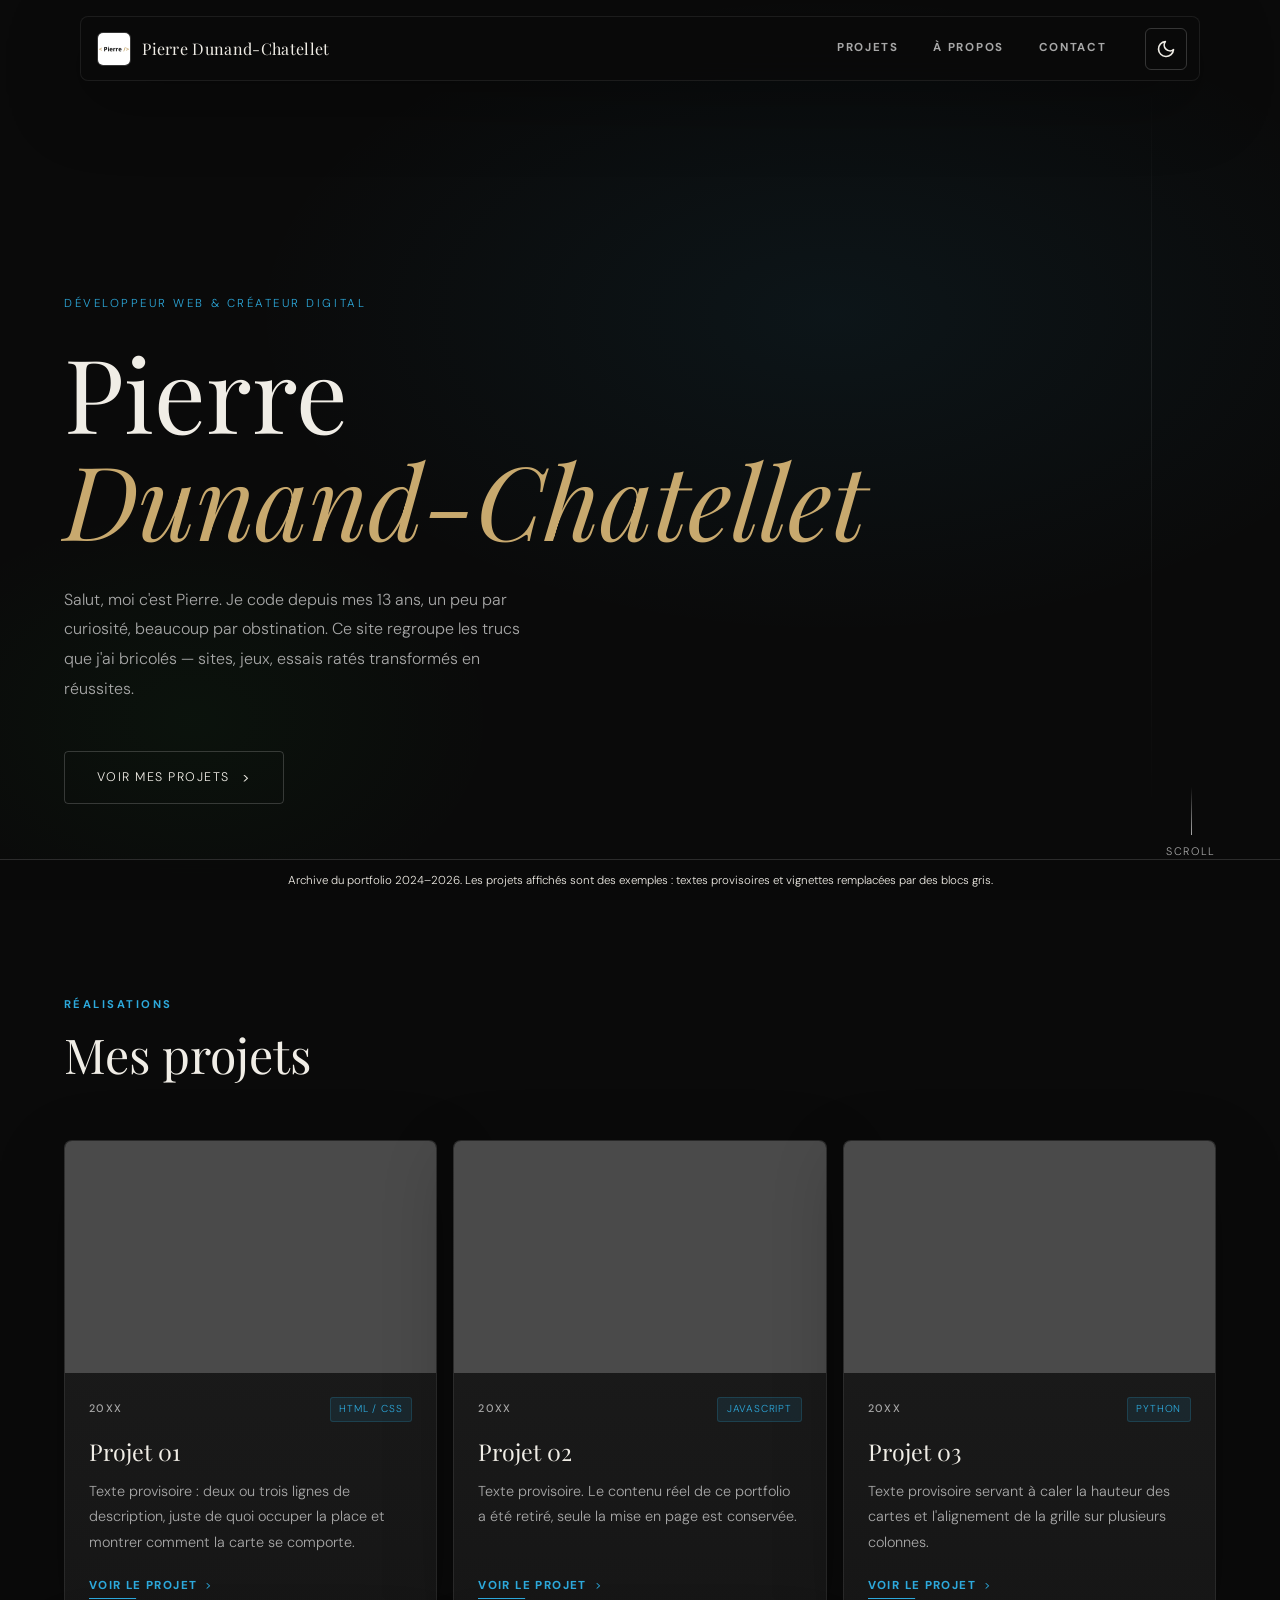
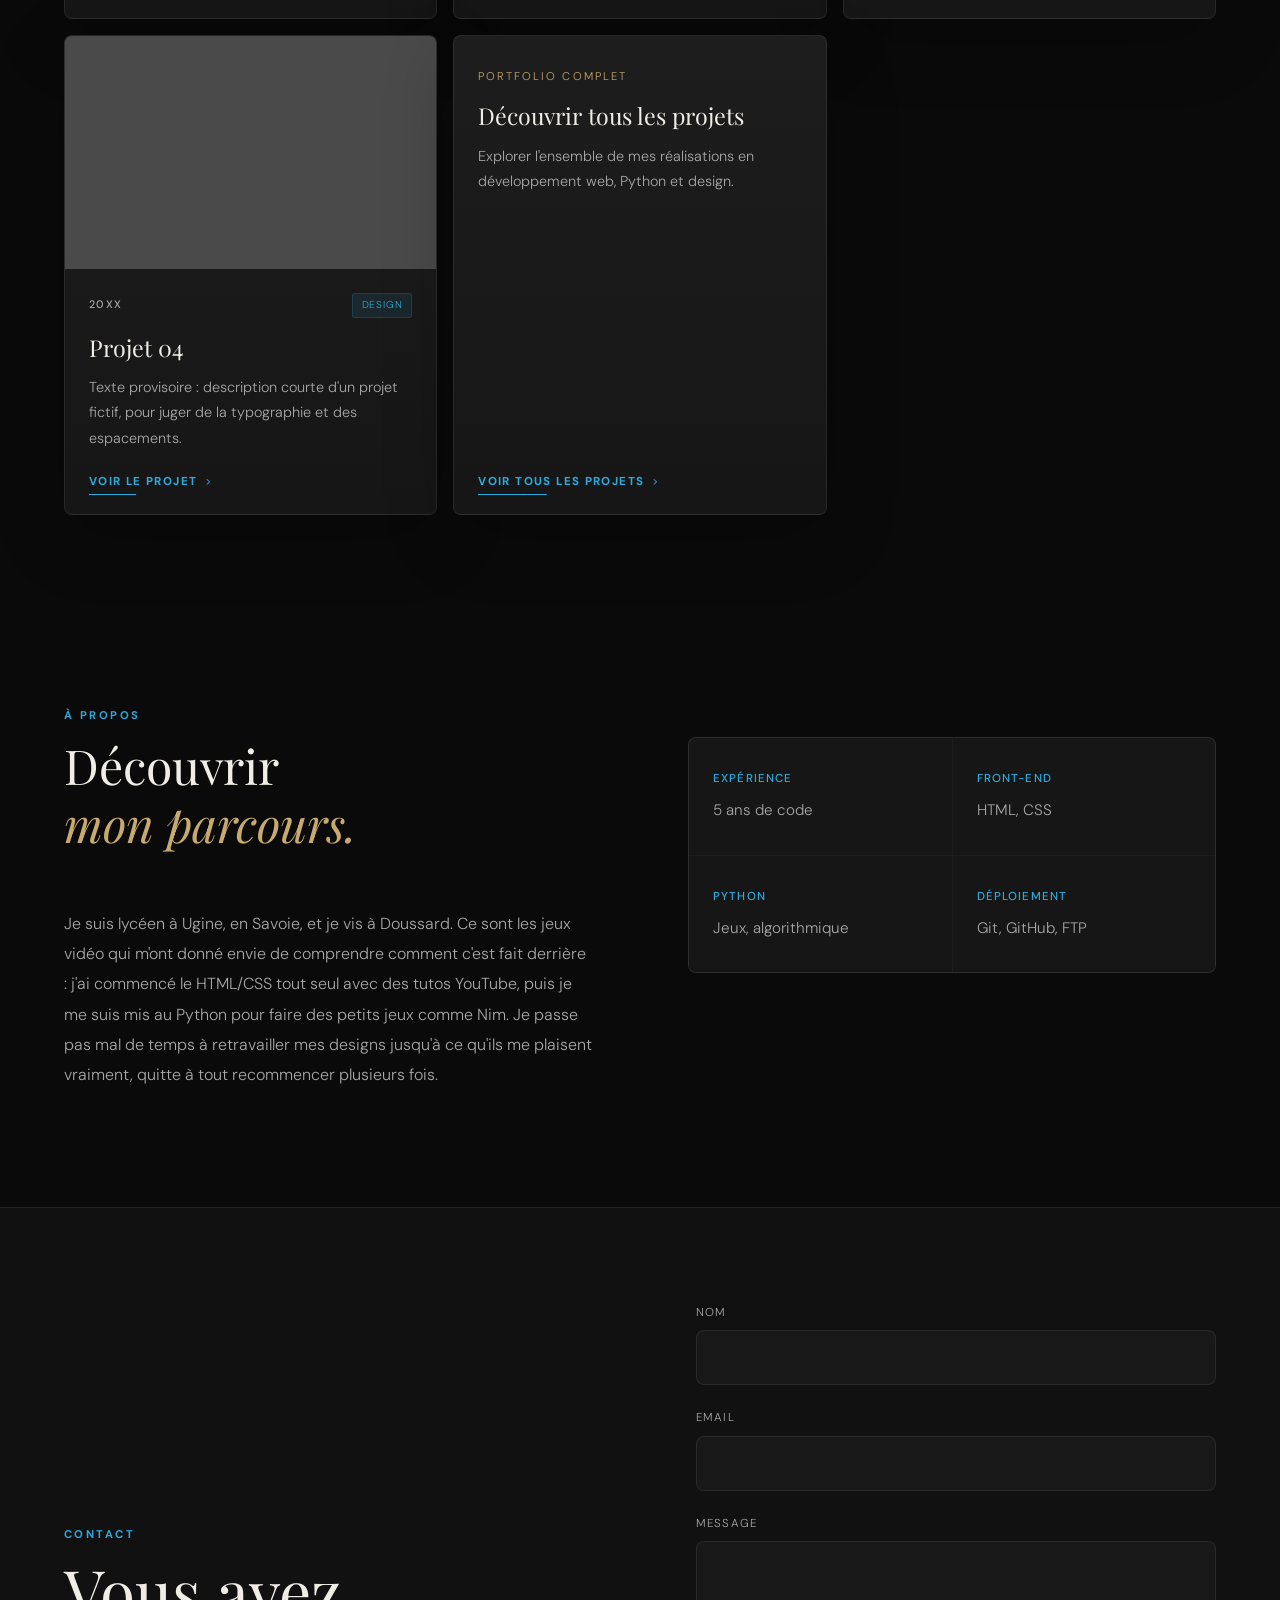
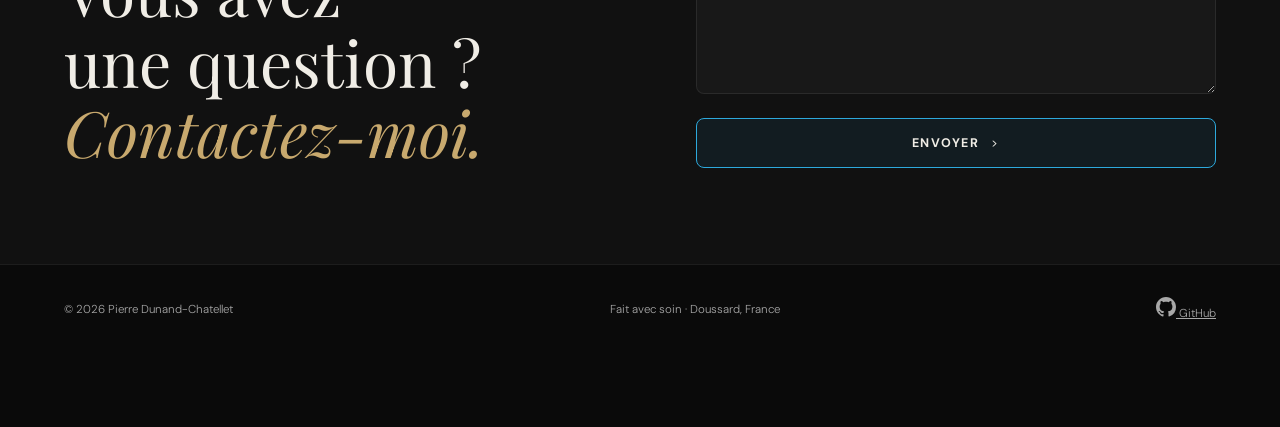
==== commit 41e350ce: "Polices locales et focus clavier Polices hébergées dans le dépôt au lieu de Google Fonts : les visit" ====
--- a/index.html
+++ b/index.html
@@ -28,11 +28,7 @@
   <meta name="theme-color" content="#0a0a0a" media="(prefers-color-scheme: dark)">
   <meta name="theme-color" content="#f8f7f4" media="(prefers-color-scheme: light)">
   <link rel="icon" type="image/png" href="image/Logo.webp">
-  <link rel="preconnect" href="https://fonts.googleapis.com">
-  <link rel="preconnect" href="https://fonts.gstatic.com" crossorigin>
-  <link
-    href="https://fonts.googleapis.com/css2?family=Playfair+Display:ital,wght@0,400;0,700;1,400&family=DM+Sans:wght@300;400;500;700;800&display=swap"
-    rel="stylesheet">
+  <link rel="stylesheet" href="fonts/fonts.css">
   <link rel="stylesheet" href="styles.css">
 </head>
 
--- a/fonts/fonts.css
+++ b/fonts/fonts.css
@@ -0,0 +1,147 @@
+/* Polices hébergées sur ce serveur (licence SIL Open Font License),
+   pour ne pas transmettre l'adresse IP des visiteurs à Google. */
+
+/* latin-ext */
+@font-face {
+  font-family: 'DM Sans';
+  font-style: normal;
+  font-weight: 300;
+  font-display: swap;
+  src: url(DMSans-normal-300-latin-ext.woff2) format('woff2');
+  unicode-range: U+0100-02BA, U+02BD-02C5, U+02C7-02CC, U+02CE-02D7, U+02DD-02FF, U+0304, U+0308, U+0329, U+1D00-1DBF, U+1E00-1E9F, U+1EF2-1EFF, U+2020, U+20A0-20AB, U+20AD-20C0, U+2113, U+2C60-2C7F, U+A720-A7FF;
+}
+/* latin */
+@font-face {
+  font-family: 'DM Sans';
+  font-style: normal;
+  font-weight: 300;
+  font-display: swap;
+  src: url(DMSans-normal-300-latin.woff2) format('woff2');
+  unicode-range: U+0000-00FF, U+0131, U+0152-0153, U+02BB-02BC, U+02C6, U+02DA, U+02DC, U+0304, U+0308, U+0329, U+2000-206F, U+20AC, U+2122, U+2191, U+2193, U+2212, U+2215, U+FEFF, U+FFFD;
+}
+/* latin-ext */
+@font-face {
+  font-family: 'DM Sans';
+  font-style: normal;
+  font-weight: 400;
+  font-display: swap;
+  src: url(DMSans-normal-300-latin-ext.woff2) format('woff2');
+  unicode-range: U+0100-02BA, U+02BD-02C5, U+02C7-02CC, U+02CE-02D7, U+02DD-02FF, U+0304, U+0308, U+0329, U+1D00-1DBF, U+1E00-1E9F, U+1EF2-1EFF, U+2020, U+20A0-20AB, U+20AD-20C0, U+2113, U+2C60-2C7F, U+A720-A7FF;
+}
+/* latin */
+@font-face {
+  font-family: 'DM Sans';
+  font-style: normal;
+  font-weight: 400;
+  font-display: swap;
+  src: url(DMSans-normal-300-latin.woff2) format('woff2');
+  unicode-range: U+0000-00FF, U+0131, U+0152-0153, U+02BB-02BC, U+02C6, U+02DA, U+02DC, U+0304, U+0308, U+0329, U+2000-206F, U+20AC, U+2122, U+2191, U+2193, U+2212, U+2215, U+FEFF, U+FFFD;
+}
+/* latin-ext */
+@font-face {
+  font-family: 'DM Sans';
+  font-style: normal;
+  font-weight: 500;
+  font-display: swap;
+  src: url(DMSans-normal-300-latin-ext.woff2) format('woff2');
+  unicode-range: U+0100-02BA, U+02BD-02C5, U+02C7-02CC, U+02CE-02D7, U+02DD-02FF, U+0304, U+0308, U+0329, U+1D00-1DBF, U+1E00-1E9F, U+1EF2-1EFF, U+2020, U+20A0-20AB, U+20AD-20C0, U+2113, U+2C60-2C7F, U+A720-A7FF;
+}
+/* latin */
+@font-face {
+  font-family: 'DM Sans';
+  font-style: normal;
+  font-weight: 500;
+  font-display: swap;
+  src: url(DMSans-normal-300-latin.woff2) format('woff2');
+  unicode-range: U+0000-00FF, U+0131, U+0152-0153, U+02BB-02BC, U+02C6, U+02DA, U+02DC, U+0304, U+0308, U+0329, U+2000-206F, U+20AC, U+2122, U+2191, U+2193, U+2212, U+2215, U+FEFF, U+FFFD;
+}
+/* latin-ext */
+@font-face {
+  font-family: 'DM Sans';
+  font-style: normal;
+  font-weight: 700;
+  font-display: swap;
+  src: url(DMSans-normal-300-latin-ext.woff2) format('woff2');
+  unicode-range: U+0100-02BA, U+02BD-02C5, U+02C7-02CC, U+02CE-02D7, U+02DD-02FF, U+0304, U+0308, U+0329, U+1D00-1DBF, U+1E00-1E9F, U+1EF2-1EFF, U+2020, U+20A0-20AB, U+20AD-20C0, U+2113, U+2C60-2C7F, U+A720-A7FF;
+}
+/* latin */
+@font-face {
+  font-family: 'DM Sans';
+  font-style: normal;
+  font-weight: 700;
+  font-display: swap;
+  src: url(DMSans-normal-300-latin.woff2) format('woff2');
+  unicode-range: U+0000-00FF, U+0131, U+0152-0153, U+02BB-02BC, U+02C6, U+02DA, U+02DC, U+0304, U+0308, U+0329, U+2000-206F, U+20AC, U+2122, U+2191, U+2193, U+2212, U+2215, U+FEFF, U+FFFD;
+}
+/* latin-ext */
+@font-face {
+  font-family: 'DM Sans';
+  font-style: normal;
+  font-weight: 800;
+  font-display: swap;
+  src: url(DMSans-normal-300-latin-ext.woff2) format('woff2');
+  unicode-range: U+0100-02BA, U+02BD-02C5, U+02C7-02CC, U+02CE-02D7, U+02DD-02FF, U+0304, U+0308, U+0329, U+1D00-1DBF, U+1E00-1E9F, U+1EF2-1EFF, U+2020, U+20A0-20AB, U+20AD-20C0, U+2113, U+2C60-2C7F, U+A720-A7FF;
+}
+/* latin */
+@font-face {
+  font-family: 'DM Sans';
+  font-style: normal;
+  font-weight: 800;
+  font-display: swap;
+  src: url(DMSans-normal-300-latin.woff2) format('woff2');
+  unicode-range: U+0000-00FF, U+0131, U+0152-0153, U+02BB-02BC, U+02C6, U+02DA, U+02DC, U+0304, U+0308, U+0329, U+2000-206F, U+20AC, U+2122, U+2191, U+2193, U+2212, U+2215, U+FEFF, U+FFFD;
+}
+/* latin-ext */
+@font-face {
+  font-family: 'Playfair Display';
+  font-style: italic;
+  font-weight: 400;
+  font-display: swap;
+  src: url(PlayfairDisplay-italic-400-latin-ext.woff2) format('woff2');
+  unicode-range: U+0100-02BA, U+02BD-02C5, U+02C7-02CC, U+02CE-02D7, U+02DD-02FF, U+0304, U+0308, U+0329, U+1D00-1DBF, U+1E00-1E9F, U+1EF2-1EFF, U+2020, U+20A0-20AB, U+20AD-20C0, U+2113, U+2C60-2C7F, U+A720-A7FF;
+}
+/* latin */
+@font-face {
+  font-family: 'Playfair Display';
+  font-style: italic;
+  font-weight: 400;
+  font-display: swap;
+  src: url(PlayfairDisplay-italic-400-latin.woff2) format('woff2');
+  unicode-range: U+0000-00FF, U+0131, U+0152-0153, U+02BB-02BC, U+02C6, U+02DA, U+02DC, U+0304, U+0308, U+0329, U+2000-206F, U+20AC, U+2122, U+2191, U+2193, U+2212, U+2215, U+FEFF, U+FFFD;
+}
+/* latin-ext */
+@font-face {
+  font-family: 'Playfair Display';
+  font-style: normal;
+  font-weight: 400;
+  font-display: swap;
+  src: url(PlayfairDisplay-normal-400-latin-ext.woff2) format('woff2');
+  unicode-range: U+0100-02BA, U+02BD-02C5, U+02C7-02CC, U+02CE-02D7, U+02DD-02FF, U+0304, U+0308, U+0329, U+1D00-1DBF, U+1E00-1E9F, U+1EF2-1EFF, U+2020, U+20A0-20AB, U+20AD-20C0, U+2113, U+2C60-2C7F, U+A720-A7FF;
+}
+/* latin */
+@font-face {
+  font-family: 'Playfair Display';
+  font-style: normal;
+  font-weight: 400;
+  font-display: swap;
+  src: url(PlayfairDisplay-normal-400-latin.woff2) format('woff2');
+  unicode-range: U+0000-00FF, U+0131, U+0152-0153, U+02BB-02BC, U+02C6, U+02DA, U+02DC, U+0304, U+0308, U+0329, U+2000-206F, U+20AC, U+2122, U+2191, U+2193, U+2212, U+2215, U+FEFF, U+FFFD;
+}
+/* latin-ext */
+@font-face {
+  font-family: 'Playfair Display';
+  font-style: normal;
+  font-weight: 700;
+  font-display: swap;
+  src: url(PlayfairDisplay-normal-400-latin-ext.woff2) format('woff2');
+  unicode-range: U+0100-02BA, U+02BD-02C5, U+02C7-02CC, U+02CE-02D7, U+02DD-02FF, U+0304, U+0308, U+0329, U+1D00-1DBF, U+1E00-1E9F, U+1EF2-1EFF, U+2020, U+20A0-20AB, U+20AD-20C0, U+2113, U+2C60-2C7F, U+A720-A7FF;
+}
+/* latin */
+@font-face {
+  font-family: 'Playfair Display';
+  font-style: normal;
+  font-weight: 700;
+  font-display: swap;
+  src: url(PlayfairDisplay-normal-400-latin.woff2) format('woff2');
+  unicode-range: U+0000-00FF, U+0131, U+0152-0153, U+02BB-02BC, U+02C6, U+02DA, U+02DC, U+0304, U+0308, U+0329, U+2000-206F, U+20AC, U+2122, U+2191, U+2193, U+2212, U+2215, U+FEFF, U+FFFD;
+}
--- a/styles.css
+++ b/styles.css
@@ -222,6 +222,7 @@
 .hero {
   position: relative;
   min-height: 100vh;
+  min-height: 100dvh;
   display: flex;
   flex-direction: column;
   justify-content: flex-end;
@@ -1001,6 +1002,7 @@
 
   .hero {
     min-height: 100vh;
+    min-height: 100dvh;
     padding-bottom: 4rem;
   }
 
@@ -1211,3 +1213,10 @@
 body {
   padding-bottom: 4.5rem;
 }
+
+/* Focus clavier : un contour visible sur tout ce qu'on atteint avec Tab.
+   :focus-visible ne s'affiche pas au clic souris, seulement au clavier. */
+:focus-visible {
+  outline: 2px solid var(--accent);
+  outline-offset: 3px;
+}
